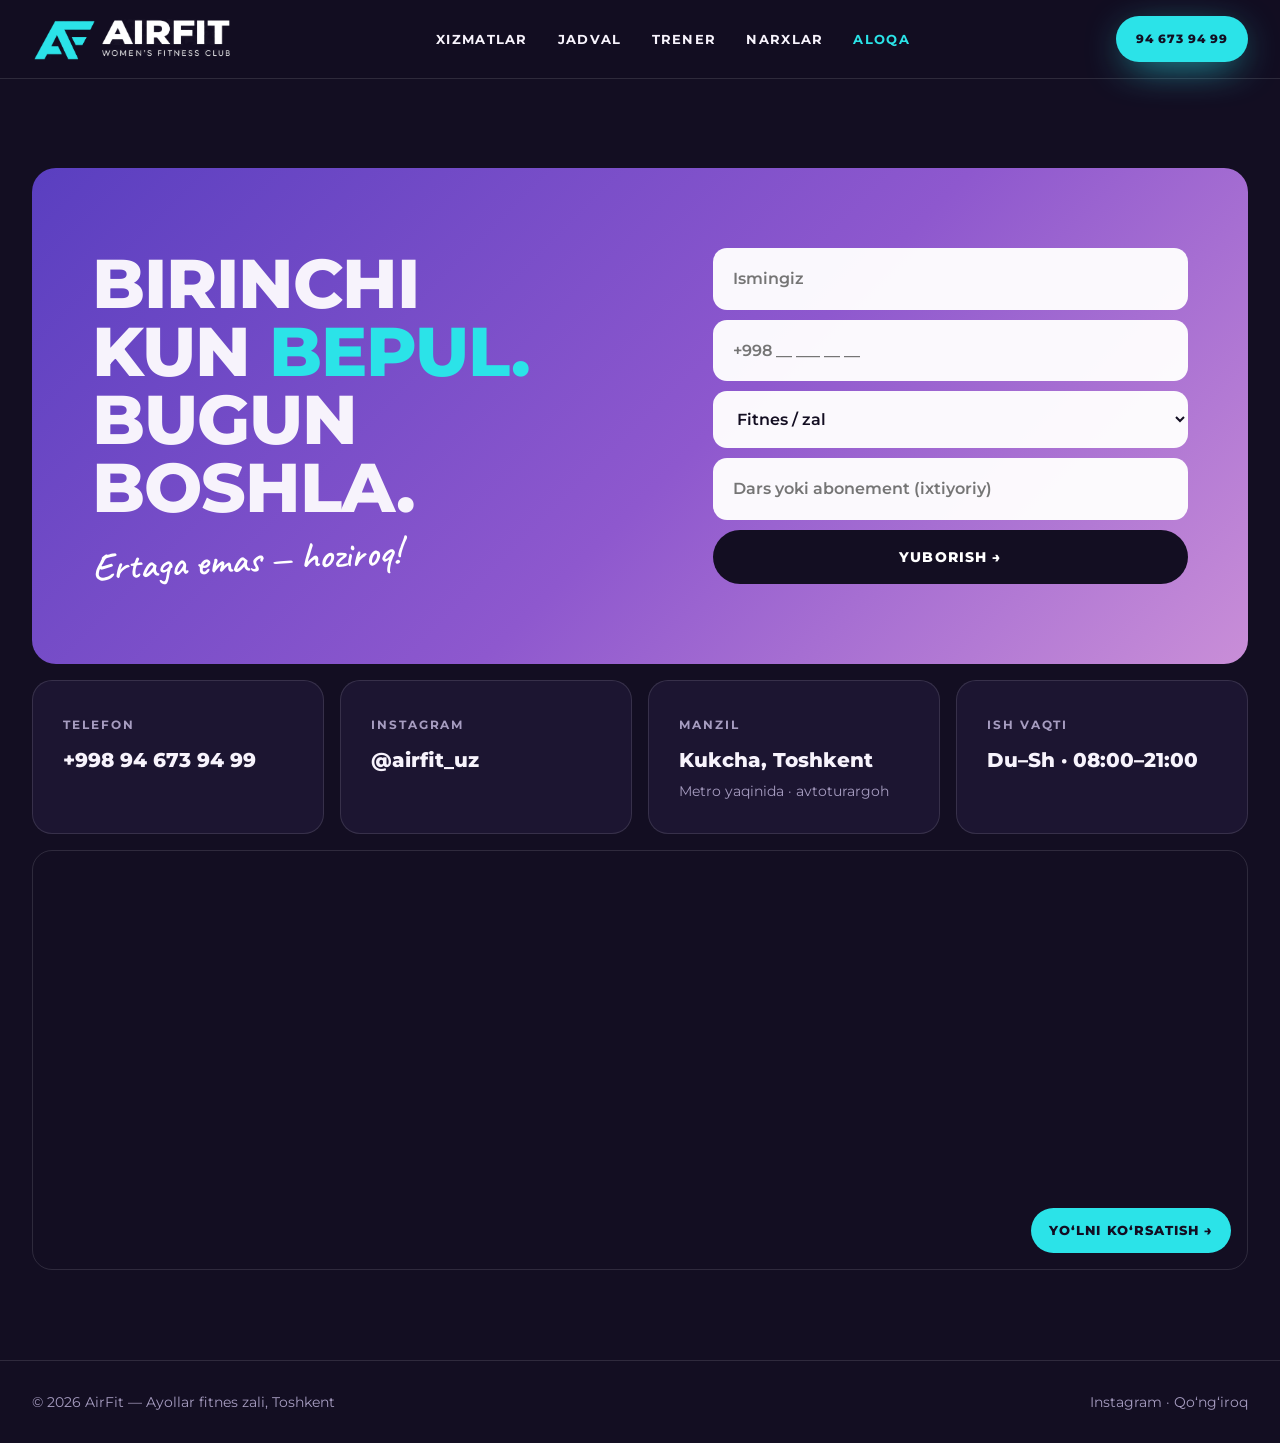
==== aloqa.html @ 251fe923 "Split site into separate pages, simplify home and update schedule Home is now a single screen with t" ====
<!doctype html>
<html lang="uz">
<head>
<meta charset="utf-8">
<meta name="viewport" content="width=device-width, initial-scale=1">
<title>Aloqa — AirFit</title>
<meta name="description" content="AirFit’ga yoziling: birinchi kun bepul. Telefon, Instagram, manzil — Kukcha, Toshkent.">
<meta name="theme-color" content="#130E22">
<link rel="icon" type="image/png" href="images/airfit-icon.png">
<link rel="apple-touch-icon" href="images/airfit-icon.png">
<link rel="preconnect" href="https://fonts.googleapis.com">
<link rel="preconnect" href="https://fonts.gstatic.com" crossorigin>
<link href="https://fonts.googleapis.com/css2?family=Caveat:wght@600&family=Montserrat:wght@500;600;700;800;900&display=swap" rel="stylesheet">
<link rel="stylesheet" href="styles.css">
</head>
<body>

<header>
  <nav class="nav wrap" id="nav" aria-label="Asosiy menyu">
    <a href="index.html" class="logo" aria-label="AirFit — bosh sahifa"><img src="images/airfit-logo-h.png" alt="AirFit — Women’s Fitness Club" width="1129" height="240"></a>
    <ul id="menu">
      <li><a href="xizmatlar.html">Xizmatlar</a></li>
      <li><a href="jadval.html">Jadval</a></li>
      <li><a href="trener.html">Trener</a></li>
      <li><a href="narxlar.html">Narxlar</a></li>
      <li><a href="aloqa.html" aria-current="page">Aloqa</a></li>
    </ul>
    <a href="tel:+998946739499" class="btn btn-p">94 673 94 99</a>
    <button class="burger" id="burger" aria-label="Menyuni ochish" aria-expanded="false" aria-controls="menu">☰</button>
  </nav>
</header>

<main class="pg">
  <section>
    <div class="wrap">
      <div class="cta">
        <div>
          <h1 class="D">Birinchi<br>kun <span>bepul.</span><br>Bugun boshla.</h1>
          <p class="hand">Ertaga emas — hoziroq!</p>
        </div>
        <div>
          <form id="form">
            <input id="f-name" name="name" placeholder="Ismingiz" aria-label="Ismingiz" autocomplete="given-name" required>
            <input id="f-tel" name="tel" type="tel" inputmode="tel" placeholder="+998 __ ___ __ __" aria-label="Telefon raqamingiz" autocomplete="tel" required>
            <select id="f-dir" name="dir" aria-label="Yo‘nalish"><option>Fitnes / zal</option><option>Aerobika / Zumba</option><option>Arab raqsi</option><option>Stretching</option><option>Shaxsiy mashg‘ulot</option><option>Massaj</option><option>Manikyur / pedikyur</option></select>
            <input id="f-class" name="class" placeholder="Dars yoki abonement (ixtiyoriy)" aria-label="Dars yoki abonement">
            <input id="f-web" name="website" class="hp" tabindex="-1" autocomplete="off" aria-hidden="true">
            <button class="btn" id="f-send">Yuborish →</button>
          </form>
          <div class="sent" id="sent" role="status">
            <h3 id="s-title">Arizangiz tayyor!</h3>
            <p id="s-text">Uni qulay usulda yuboring. Telegram uchun matn nusxalandi — chatga joylashtiring.</p>
            <div class="row">
              <a class="btn tg" id="s-tg" href="https://t.me/+998946739499" target="_blank" rel="noopener">Telegram orqali →</a>
              <a class="btn wa" id="s-wa" href="https://wa.me/998946739499" target="_blank" rel="noopener">WhatsApp orqali →</a>
              <a class="btn btn-o" href="tel:+998946739499">Qo‘ng‘iroq qilish</a>
            </div>
            <button class="link" id="s-back" type="button">← Arizani o‘zgartirish</button>
          </div>
        </div>
      </div>
      <div class="contact">
        <div class="ci"><small>Telefon</small><b><a href="tel:+998946739499">+998 94 673 94 99</a></b></div>
        <div class="ci"><small>Instagram</small><b><a href="https://www.instagram.com/airfit_uz/" target="_blank" rel="noopener">@airfit_uz</a></b></div>
        <div class="ci"><small>Manzil</small><b>Kukcha, Toshkent</b><span>Metro yaqinida · avtoturargoh</span></div>
        <div class="ci"><small>Ish vaqti</small><b>Du–Sh · 08:00–21:00</b></div>
      </div>
      <div class="map">
        <iframe src="https://yandex.uz/map-widget/v1/?ll=69.195849%2C41.327619&z=16&pt=69.195849%2C41.327619%2Cpm2rdm" loading="lazy" title="AirFit xaritada"></iframe>
        <a href="https://yandex.uz/maps/?pt=69.195849,41.327619&z=17&l=map" target="_blank" rel="noopener">Yo‘lni ko‘rsatish →</a>
      </div>
    </div>
  </section>
</main>

<footer>
  <div class="wrap foot">
    <span>© <span id="yr">2026</span> AirFit — Ayollar fitnes zali, Toshkent</span>
    <span><a href="https://www.instagram.com/airfit_uz/" target="_blank" rel="noopener">Instagram</a> · <a href="tel:+998946739499">Qo‘ng‘iroq</a></span>
  </div>
</footer>

<script src="main.js"></script>
</body>
</html>
---- styles.css ----
:root{
  --bg:#130E22; --bg2:#1C1531; --bg3:#271D42; --fg:#F7F3FC; --dim:#A69CC0; --ink:#130E22;
  --cyan:#2BE3E8; --lav:#F2B5E6; --vio:#6A4FD6; --line:rgba(247,243,252,.12);
  --d:"Montserrat", system-ui, sans-serif; --s:"Montserrat", system-ui, sans-serif; --h:"Caveat", cursive;
}
*{box-sizing:border-box;margin:0;padding:0}
body{background:var(--bg);color:var(--fg);font-family:var(--s);line-height:1.6;-webkit-font-smoothing:antialiased;overflow-x:hidden}
img{display:block;max-width:100%}
a{color:inherit;text-decoration:none}
:focus-visible{outline:2px solid var(--cyan);outline-offset:3px}
.wrap{max-width:1320px;margin:0 auto;padding:0 32px}
.D{font-family:var(--d);text-transform:uppercase;line-height:.98;letter-spacing:-.015em;font-weight:800}
.hand{font-family:var(--h);font-weight:600;color:var(--lav);line-height:1.1;display:inline-block;transform:rotate(-3deg)}
.tag{display:inline-flex;align-items:center;gap:8px;font-size:12px;font-weight:700;letter-spacing:.18em;text-transform:uppercase;color:var(--cyan)}
.tag:before{content:"";width:8px;height:8px;background:var(--cyan);border-radius:50%;box-shadow:0 0 14px var(--cyan)}
.btn{display:inline-flex;align-items:center;gap:12px;padding:18px 30px;font-weight:800;font-size:14px;letter-spacing:.08em;text-transform:uppercase;border-radius:999px;transition:.2s;cursor:pointer;border:0;font-family:var(--s)}
.btn-p{background:var(--cyan);color:var(--ink);box-shadow:0 10px 40px -12px var(--cyan)}
.btn-p:hover{transform:translateY(-2px);box-shadow:0 18px 50px -12px var(--cyan)}
.btn-o{border:1.5px solid var(--fg);color:var(--fg);background:transparent}
.btn-o:hover{background:var(--fg);color:var(--bg)}

header{position:fixed;top:0;left:0;right:0;z-index:50;background:rgba(19,14,34,.88);backdrop-filter:blur(12px);-webkit-backdrop-filter:blur(12px);border-bottom:1px solid var(--line)}
.nav{display:flex;align-items:center;justify-content:space-between;height:78px}
.logo img{height:42px;width:auto}
.nav ul{display:flex;gap:30px;list-style:none;font-size:13px;font-weight:700;letter-spacing:.1em;text-transform:uppercase}
.nav ul a:hover,.nav ul a[aria-current]{color:var(--cyan)}
.nav .btn{padding:13px 20px;font-size:12px}
.burger{display:none;background:none;border:0;color:var(--fg);font-size:26px;cursor:pointer;width:44px;height:44px}

main.pg{padding-top:78px}
section{padding:90px 0}
.sh{display:flex;justify-content:space-between;align-items:end;gap:30px;margin-bottom:50px;flex-wrap:wrap}
.sh h2,.sh h1{font-size:clamp(38px,5.6vw,84px);margin-top:16px}
.sh h2 span,.sh h1 span{color:var(--lav)}
.sh p{max-width:380px;color:var(--dim)}

/* home */
.home{min-height:100vh;min-height:100svh;display:flex;align-items:center;padding:110px 0 50px;background:radial-gradient(55% 60% at 92% 8%,rgba(106,79,214,.3),transparent 70%),radial-gradient(45% 45% at 0% 100%,rgba(242,181,230,.08),transparent 70%)}
.home .wrap{width:100%;display:grid;grid-template-columns:1.1fr 1fr;gap:56px;align-items:center}
.home h1{font-size:clamp(38px,6vw,96px);margin:20px 0 14px}
.home h1 .o{-webkit-text-stroke:2px var(--fg);color:transparent}
.home h1 .pk{color:var(--lav)}
.home .hand{font-size:clamp(26px,3vw,40px);margin-bottom:34px}
.hero-ctas{display:flex;gap:12px;flex-wrap:wrap}
.offers{display:grid;gap:12px}
.of{display:block;background:var(--bg2);border:1px solid var(--line);border-radius:20px;padding:22px 26px;transition:.2s}
.of:hover{border-color:var(--cyan);transform:translateY(-2px)}
.of b{font-family:var(--d);font-weight:900;font-size:clamp(28px,3vw,40px);line-height:1;display:block;text-transform:uppercase;color:var(--cyan)}
.of span{display:block;color:var(--dim);font-size:15px;margin-top:8px}
.of.pk b{color:var(--lav)}
.of.main{background:linear-gradient(160deg,var(--vio),#3B2A82);border-color:var(--cyan);padding:30px 26px}
.of.main b{font-size:clamp(40px,4.6vw,64px)}
.of.main span{color:#e2daf0}

/* services */
.svc{display:grid;grid-template-columns:repeat(3,1fr);gap:16px}
.s{position:relative;height:440px;border-radius:20px;overflow:hidden;background:var(--bg2);isolation:isolate}
.s img{position:absolute;inset:0;width:100%;height:100%;object-fit:cover;filter:grayscale(1) brightness(.6);transition:.5s;z-index:-1}
.s:hover img{filter:grayscale(0) brightness(.75);transform:scale(1.06)}
.s:after{content:"";position:absolute;inset:0;background:linear-gradient(180deg,transparent 40%,rgba(19,14,34,.94));z-index:-1}
.s .num{position:absolute;top:22px;left:24px;font-family:var(--d);font-weight:800;font-size:18px;color:var(--cyan)}
.s .arr{position:absolute;top:18px;right:18px;width:46px;height:46px;border-radius:50%;background:var(--fg);color:var(--bg);display:grid;place-items:center;font-size:20px;transform:rotate(-45deg);transition:.3s}
.s:hover .arr{background:var(--cyan);color:var(--ink);transform:none}
.s .txt{position:absolute;left:24px;right:24px;bottom:24px}
.s h3{font-size:30px;margin-bottom:10px}
.s p{color:#d6cde4;font-size:14.5px;max-height:0;overflow:hidden;transition:.4s}
.s:hover p,.s:focus-visible p{max-height:90px}
.s.big{grid-column:span 2}

/* schedule */
.days{display:flex;gap:8px;flex-wrap:wrap;margin-bottom:28px}
.days button,.period button{font-family:var(--d);font-weight:800;font-size:16px;letter-spacing:.06em;padding:14px 22px;border-radius:999px;background:var(--bg3);color:var(--dim);border:1px solid var(--line);cursor:pointer;text-transform:uppercase}
.days button.on,.period button[aria-pressed=true]{background:var(--cyan);color:var(--ink);border-color:var(--cyan)}
.classes{display:grid;gap:10px}
.cl{display:grid;grid-template-columns:140px 1fr auto auto;gap:24px;align-items:center;padding:24px 28px;background:var(--bg2);border-radius:16px;border-left:4px solid var(--cyan);transition:.2s}
.cl:hover{transform:translateX(6px)}
.cl .tm{font-family:var(--d);font-weight:800;font-size:26px}
.cl h4{font-size:19px;font-weight:800}
.cl small{color:var(--dim)}
.cl .lvl{font-size:12px;font-weight:700;letter-spacing:.12em;text-transform:uppercase;padding:7px 12px;border-radius:999px;background:rgba(43,227,232,.12);color:var(--cyan)}
.cl.d{border-left-color:var(--lav)}
.cl a{font-weight:800;font-size:13px;letter-spacing:.1em;text-transform:uppercase;color:var(--lav)}
.sched-note{margin-top:22px;color:var(--dim);font-size:15px}
.sched-note a{color:var(--cyan);font-weight:700}

/* featured coach */
.coach{display:grid;grid-template-columns:5fr 7fr;gap:16px}
.coach-ph{position:relative;border-radius:20px;overflow:hidden;min-height:640px;background:var(--bg2)}
.coach-ph img{position:absolute;inset:0;width:100%;height:100%;object-fit:cover;object-position:center 20%}
.coach-ph:after{content:"";position:absolute;inset:0;background:linear-gradient(180deg,transparent 55%,rgba(19,14,34,.7))}
.exp{position:absolute;left:20px;bottom:20px;z-index:1;background:var(--cyan);color:var(--ink);border-radius:16px;padding:14px 20px 16px;display:flex;align-items:end;gap:12px}
.exp b{font-family:var(--d);font-size:58px;font-weight:900;line-height:.85}
.exp span{font-size:12px;font-weight:800;letter-spacing:.12em;text-transform:uppercase;line-height:1.3}
.coach-tx{background:var(--bg2);border:1px solid var(--line);border-radius:20px;padding:52px;display:flex;flex-direction:column}
.coach-tx h2{font-size:clamp(40px,5vw,72px);margin:18px 0 16px}
.coach-tx h2 span{color:var(--lav)}
.role{font-size:13px;font-weight:700;letter-spacing:.12em;text-transform:uppercase;color:var(--dim)}
.role i{font-style:normal;color:var(--cyan)}
.coach-tx p{color:#d6cde4;font-size:16px;max-width:640px;margin-top:20px}
.chips{display:flex;flex-wrap:wrap;gap:8px;margin:30px 0 36px}
.chips span{padding:10px 16px;border-radius:999px;border:1px solid var(--line);background:var(--bg3);font-size:14px;font-weight:600}
.chips span.on{border-color:var(--cyan);color:var(--cyan)}
.goal{margin-top:auto;padding-top:30px;border-top:1px solid var(--line);display:flex;justify-content:space-between;align-items:end;gap:24px;flex-wrap:wrap}
.goal q{font-family:var(--d);font-weight:800;text-transform:uppercase;font-size:clamp(22px,2.2vw,30px);line-height:1.1;quotes:none;max-width:560px}
.goal q em{font-style:normal;color:var(--lav)}

/* pricing */
.period{display:flex;gap:8px;flex-wrap:wrap;align-items:center;margin-bottom:34px}
.period .hand{font-size:28px;margin-left:auto}
.pr{display:grid;grid-template-columns:repeat(3,1fr);gap:16px;align-items:stretch}
.p{background:var(--bg2);border:1px solid var(--line);border-radius:20px;padding:40px 34px;display:flex;flex-direction:column;position:relative}
.p.hot{background:linear-gradient(160deg,var(--vio),#3B2A82);border-color:var(--cyan);transform:translateY(-14px)}
.p .flag{position:absolute;top:-14px;left:34px;background:var(--cyan);color:var(--ink);font-size:11px;font-weight:800;letter-spacing:.14em;padding:7px 12px;border-radius:999px;text-transform:uppercase}
.p h3{font-family:var(--d);font-size:24px;text-transform:uppercase;font-weight:800;line-height:1.1}
.p .sub{font-size:14px;color:var(--dim);margin-top:6px}
.p.hot .sub,.p.hot .per{color:#e2daf0;opacity:1}
.p .pc{font-family:var(--d);font-weight:800;font-size:clamp(34px,3.4vw,48px);line-height:1;margin:26px 0 6px;white-space:nowrap;font-variant-numeric:tabular-nums}
.p .pc small{font-size:14px;font-weight:600;opacity:.75}
.p .per{font-size:14px;opacity:.75;min-height:22px}
.p .save{display:inline-block;margin-top:10px;font-size:13px;font-weight:800;letter-spacing:.04em;color:var(--cyan);min-height:20px}
.p ul{list-style:none;margin:24px 0 34px;display:grid;gap:12px;font-size:15px;font-weight:500}
.p li:before{content:"→ ";color:var(--cyan);font-weight:800}
.p .btn{margin-top:auto;justify-content:center}
.p.hot .btn{background:var(--cyan);color:var(--ink)}
.addons{display:grid;grid-template-columns:repeat(4,1fr);gap:16px;margin-top:16px}
.addons div{background:var(--bg2);border:1px solid var(--line);border-radius:18px;padding:24px}
.addons b{font-family:var(--d);font-size:26px;font-weight:800;display:block;color:var(--cyan)}
.addons span{font-size:14px;color:var(--dim)}
.addons .promo{background:var(--lav);border-color:var(--lav)}
.addons .promo b,.addons .promo span{color:var(--ink)}

/* why airfit */
.why{display:grid;grid-template-columns:1fr 1.3fr;gap:16px}
.rate{background:var(--cyan);color:var(--ink);border-radius:20px;padding:48px;display:flex;flex-direction:column;justify-content:space-between;gap:30px;min-height:440px}
.rate b{font-family:var(--d);font-weight:900;font-size:clamp(96px,11vw,160px);line-height:.85;display:block;letter-spacing:-.03em}
.rate h3{font-family:var(--d);font-weight:800;text-transform:uppercase;font-size:clamp(24px,2.4vw,34px);line-height:1.05;margin-top:18px}
.rate p{font-size:16px;font-weight:500;max-width:380px}
.amen{background:var(--bg2);border:1px solid var(--line);border-radius:20px;padding:44px;display:grid;grid-template-columns:1fr 1fr;gap:0 32px;align-content:center}
.amen div{display:flex;gap:16px;align-items:center;padding:18px 0;border-bottom:1px solid var(--line);font-size:16px;font-weight:600}
.amen div:nth-last-child(-n+2){border-bottom:0}
.amen i{flex:none;width:36px;height:36px;border-radius:50%;background:rgba(43,227,232,.12);color:var(--cyan);display:grid;place-items:center;font-style:normal;font-size:16px;font-weight:800}

/* cta / contact */
.cta{position:relative;overflow:hidden;background:linear-gradient(135deg,#5A3FC0 0%,#8E58CE 55%,#E3A6DC 120%);border-radius:24px;padding:80px 60px;display:grid;grid-template-columns:1.2fr 1fr;gap:50px;align-items:center}
.cta h1{font-size:clamp(40px,5.4vw,80px)}
.cta h1 span{color:var(--cyan)}
.cta .hand{color:#fff;font-size:clamp(28px,3vw,40px);margin-top:18px}
.cta form{display:grid;gap:10px}
.cta form[hidden]{display:none}
.cta input,.cta select{padding:18px 20px;border-radius:14px;border:0;font:inherit;font-weight:600;background:rgba(255,255,255,.96);color:var(--ink);width:100%}
.cta .btn{background:var(--ink);color:#fff;justify-content:center}
.sent{display:none;background:var(--ink);border-radius:18px;padding:28px}
.sent.on{display:block}
.sent h3{font-family:var(--d);font-weight:800;text-transform:uppercase;font-size:28px;line-height:1}
.sent p{color:#d6cde4;font-size:15px;margin:10px 0 20px}
.sent .row{display:grid;gap:8px}
.sent .btn{justify-content:center;padding:15px 20px}
.sent .tg{background:#2AABEE;color:#fff}.sent .wa{background:#25D366;color:var(--ink)}
.sent.ok .tg,.sent.ok .wa{display:none}
.hp{position:absolute;left:-9999px;width:1px;height:1px;opacity:0}
.cta .btn:disabled{opacity:.6;cursor:wait}
.sent button.link{background:none;border:0;color:var(--dim);font:inherit;font-size:13px;margin-top:14px;cursor:pointer;text-decoration:underline}
.contact{display:grid;grid-template-columns:repeat(4,1fr);gap:16px;margin-top:16px}
.ci{background:var(--bg2);border:1px solid var(--line);border-radius:20px;padding:30px}
.ci small{font-size:12px;letter-spacing:.16em;text-transform:uppercase;color:var(--dim);font-weight:700}
.ci b{display:block;font-size:20px;margin-top:8px;font-weight:800}
.ci span{display:block;color:var(--dim);font-size:14px;margin-top:4px}
.map{position:relative;margin-top:16px;border-radius:20px;overflow:hidden;height:420px;border:1px solid var(--line)}
.map iframe{width:100%;height:100%;border:0;filter:invert(.92) hue-rotate(200deg) saturate(.7)}
.map a{position:absolute;right:16px;bottom:16px;background:var(--cyan);color:var(--ink);font-weight:800;font-size:13px;letter-spacing:.08em;text-transform:uppercase;padding:12px 18px;border-radius:999px}

footer{padding:30px 0;border-top:1px solid var(--line)}
.foot{display:flex;justify-content:space-between;gap:20px;flex-wrap:wrap;color:var(--dim);font-size:14px}
.foot a:hover{color:var(--cyan)}

@media (max-width:1000px){
  .nav ul,.nav .btn{display:none}.burger{display:block}
  .nav.open ul{display:flex;flex-direction:column;gap:22px;position:absolute;top:78px;left:0;right:0;background:var(--bg);padding:28px 32px;border-bottom:1px solid var(--line);font-size:16px}
  .home{padding:118px 0 40px}
  .home .wrap{grid-template-columns:1fr;gap:32px}
  .svc{grid-template-columns:1fr 1fr}.s.big{grid-column:auto}
  .coach{grid-template-columns:1fr}.coach-ph{min-height:520px}
  .pr,.why,.cta{grid-template-columns:1fr}
  .contact{grid-template-columns:1fr 1fr}
  .p.hot{transform:none}
  .addons{grid-template-columns:1fr 1fr}
  .cl{grid-template-columns:90px 1fr;gap:6px 18px}.cl .lvl,.cl a{grid-column:2;justify-self:start}
  .cta{padding:50px 28px}
  section{padding:60px 0}
}
@media (max-width:600px){
  .wrap{padding:0 16px}
  .nav.open ul{padding:24px 16px}
  .logo img{height:36px}
  .home{padding:100px 0 24px}
  .home .wrap{gap:24px}
  .home .hand{margin-bottom:22px}
  .hero-ctas .btn{flex:1;justify-content:center;padding:16px 14px;font-size:13px;letter-spacing:.05em;white-space:nowrap}
  .hero-ctas .btn-p{flex:1.6}
  .offers{gap:10px}
  .of{padding:16px 20px}.of.main{padding:20px}
  .of span{font-size:14px;margin-top:6px}
  .svc{grid-template-columns:1fr}.s{height:340px}.s p{max-height:90px}
  .coach-tx{padding:34px 22px}.coach-ph{min-height:440px}
  .rate,.amen{padding:30px 22px}.rate{min-height:0}
  .amen{grid-template-columns:1fr}.amen div:nth-last-child(2){border-bottom:1px solid var(--line)}
  .addons,.contact{grid-template-columns:1fr}
  .days button,.period button{padding:12px 16px;font-size:15px}
  .period .hand{margin-left:0;width:100%}
  .p{padding:36px 24px}
  .sh{margin-bottom:32px}
}
@media (prefers-reduced-motion:reduce){
  *{transition:none!important}
}
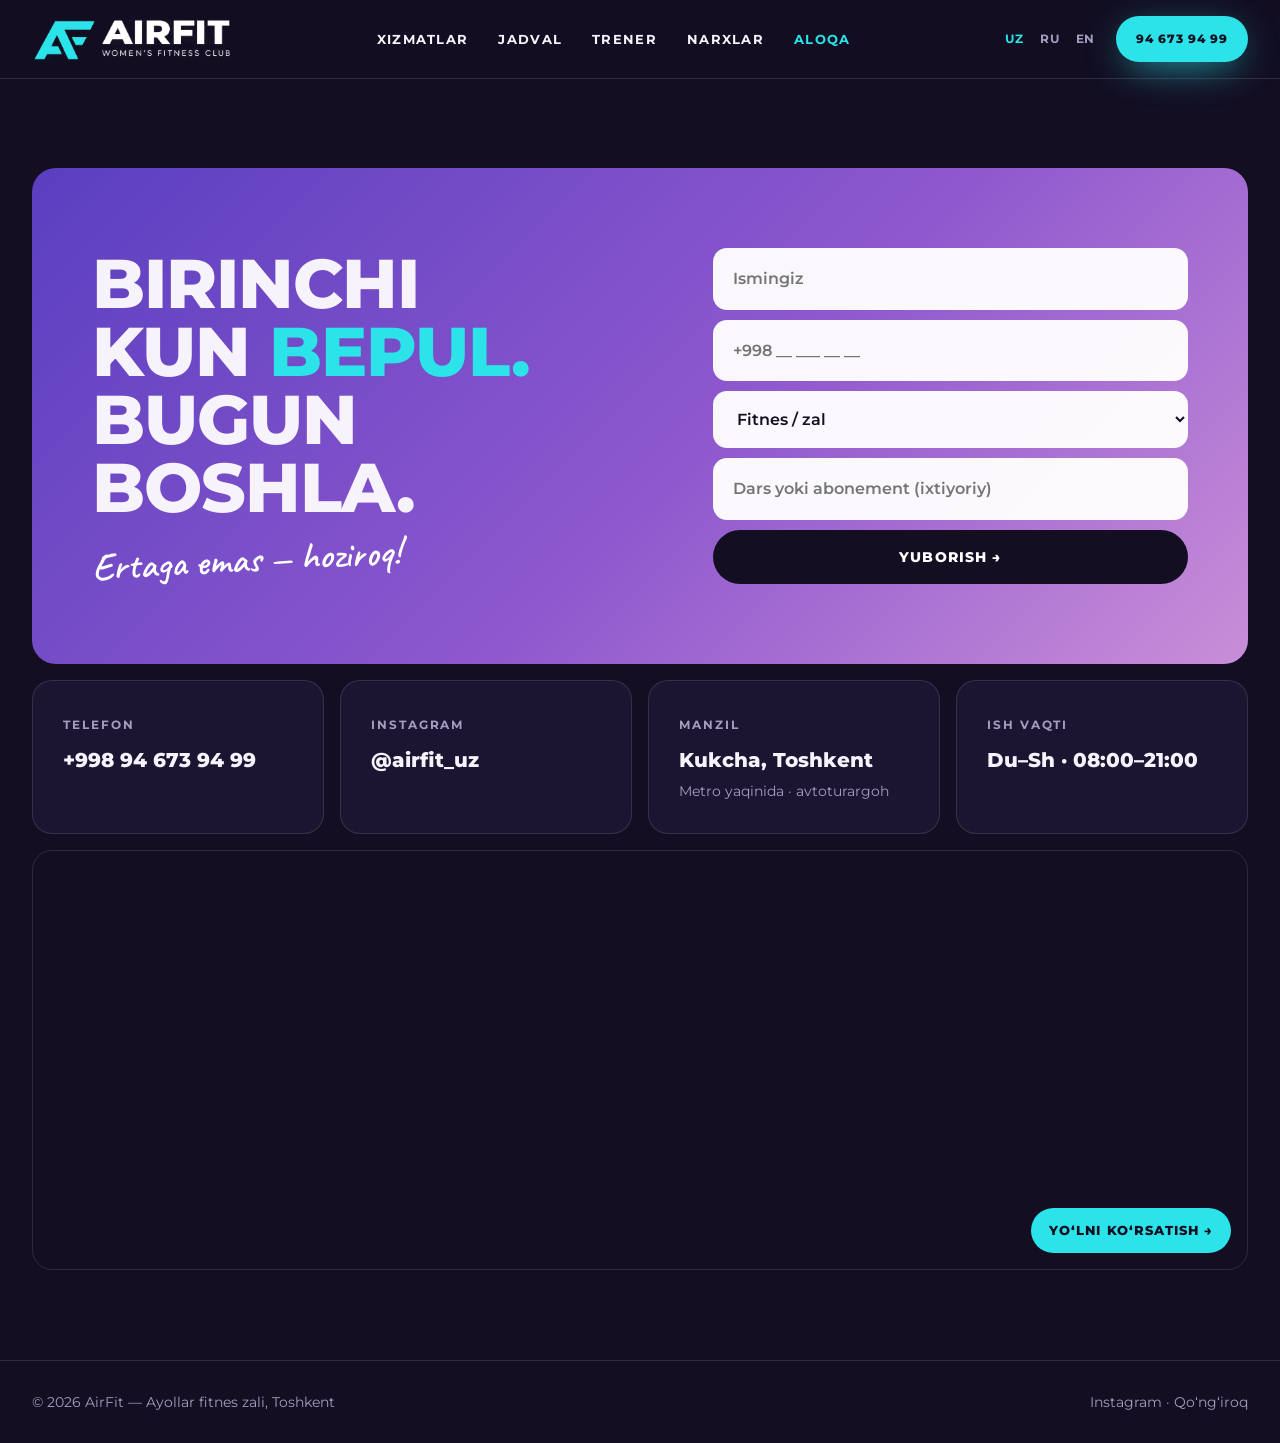
==== commit 7825d3a7: "Add Russian and English versions with a UZ/RU/EN switcher Uzbek stays in the HTML; i18n.js holds RU/" ====
--- a/aloqa.html
+++ b/aloqa.html
@@ -80,6 +80,7 @@
   </div>
 </footer>
 
+<script src="i18n.js"></script>
 <script src="main.js"></script>
 </body>
 </html>
--- a/styles.css
+++ b/styles.css
@@ -25,6 +25,11 @@
 .nav ul{display:flex;gap:30px;list-style:none;font-size:13px;font-weight:700;letter-spacing:.1em;text-transform:uppercase}
 .nav ul a:hover,.nav ul a[aria-current]{color:var(--cyan)}
 .nav .btn{padding:13px 20px;font-size:12px}
+.nav ul{margin-left:auto}
+.lang{display:flex;gap:2px;margin:0 14px 0 auto}
+.lang button{background:none;border:0;color:var(--dim);font:700 12px/1 var(--s);letter-spacing:.08em;padding:10px 7px;min-height:36px;border-radius:8px;cursor:pointer;transition:.2s}
+.lang button:hover{color:var(--fg)}
+.lang button[aria-pressed="true"]{color:var(--cyan)}
 .burger{display:none;background:none;border:0;color:var(--fg);font-size:26px;cursor:pointer;width:44px;height:44px}
 
 main.pg{padding-top:78px}
@@ -38,7 +43,7 @@
 .home{min-height:100vh;min-height:100svh;display:flex;align-items:center;padding:110px 0 50px;background:radial-gradient(55% 60% at 92% 8%,rgba(106,79,214,.3),transparent 70%),radial-gradient(45% 45% at 0% 100%,rgba(242,181,230,.08),transparent 70%)}
 .home .wrap{width:100%;display:grid;grid-template-columns:1.1fr 1fr;gap:56px;align-items:center}
 .home h1{font-size:clamp(38px,6vw,96px);margin:20px 0 14px}
-.home h1 .o{-webkit-text-stroke:2px var(--fg);color:transparent}
+.home h1 .o{color:var(--cyan)}
 .home h1 .pk{color:var(--lav)}
 .home .hand{font-size:clamp(26px,3vw,40px);margin-bottom:34px}
 .hero-ctas{display:flex;gap:12px;flex-wrap:wrap}
@@ -192,6 +197,10 @@
   .wrap{padding:0 16px}
   .nav.open ul{padding:24px 16px}
   .logo img{height:36px}
+  .lang{margin-right:2px}.lang button{padding:10px 5px}
+}
+@media (max-width:380px){
+  .logo img{height:30px}
   .home{padding:100px 0 24px}
   .home .wrap{gap:24px}
   .home .hand{margin-bottom:22px}
